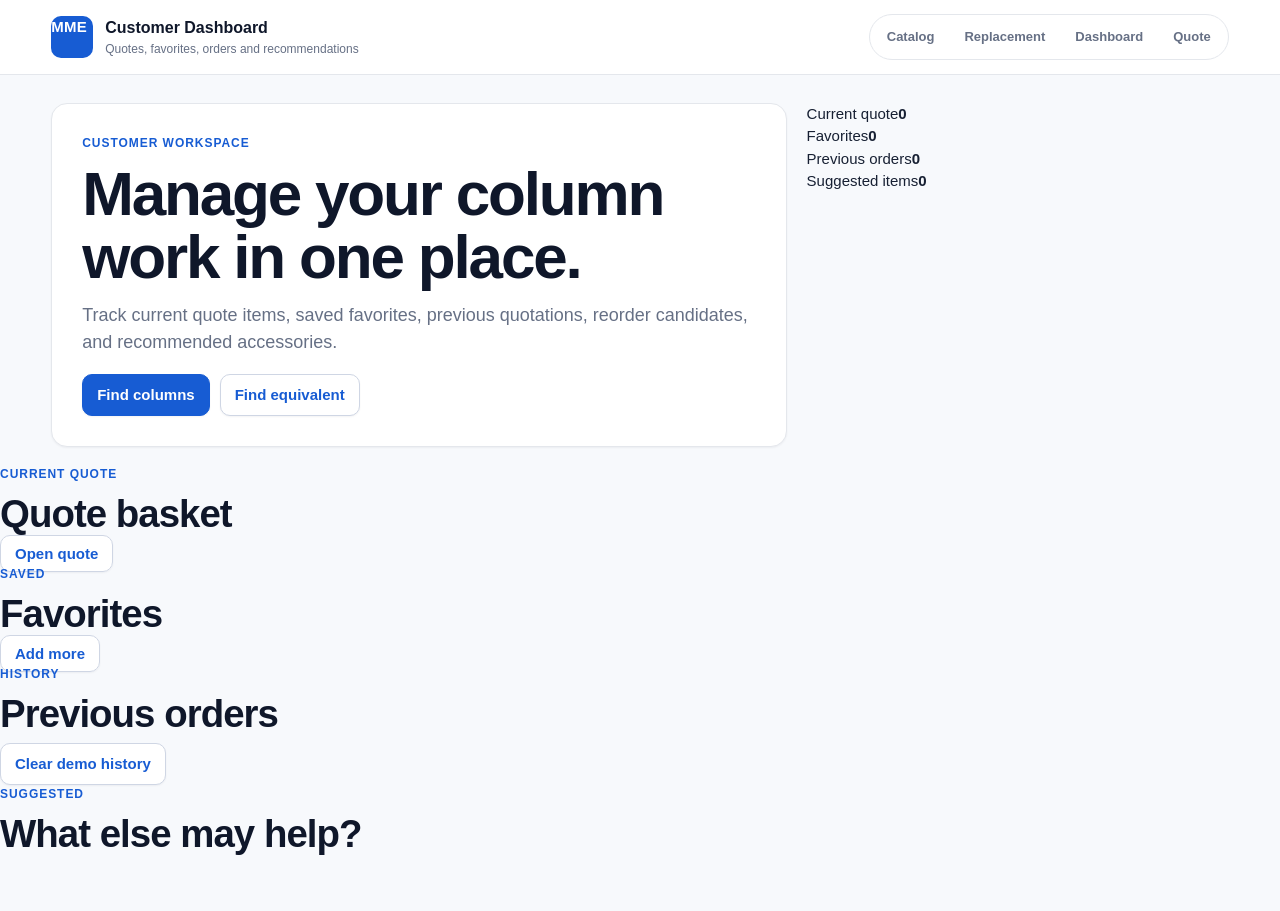
==== dashboard.html @ 777afc6f "Add user dashboard page" ====
<!doctype html>
<html lang="en">
  <head>
    <meta charset="utf-8">
    <meta name="viewport" content="width=device-width, initial-scale=1">
    <title>MME Dashboard | Quotes, Favorites & Orders</title>
    <meta name="description" content="Customer dashboard for MME column quotes, favorites, previous orders, and recommendations.">
    <link rel="stylesheet" href="styles.css">
  </head>
  <body>
    <header class="site-header">
      <div class="brand"><span class="brand-mark">MME</span><div><strong>Customer Dashboard</strong><span>Quotes, favorites, orders and recommendations</span></div></div>
      <nav aria-label="Primary"><a href="index.html#catalog">Catalog</a><a href="replacement.html">Replacement</a><a href="dashboard.html">Dashboard</a><a href="index.html#cart">Quote</a></nav>
    </header>
    <main class="dashboard-page">
      <section class="hero dashboard-hero">
        <div class="hero-copy">
          <p class="eyebrow">Customer workspace</p>
          <h1>Manage your column work in one place.</h1>
          <p>Track current quote items, saved favorites, previous quotations, reorder candidates, and recommended accessories.</p>
          <div class="hero-actions"><a class="button primary" href="index.html#catalog">Find columns</a><a class="button ghost" href="replacement.html">Find equivalent</a></div>
        </div>
        <div class="dashboard-summary">
          <div><span>Current quote</span><strong id="dashQuoteCount">0</strong></div>
          <div><span>Favorites</span><strong id="dashFavoriteCount">0</strong></div>
          <div><span>Previous orders</span><strong id="dashOrderCount">0</strong></div>
          <div><span>Suggested items</span><strong id="dashSuggestionCount">0</strong></div>
        </div>
      </section>

      <section class="dashboard-grid">
        <article class="dashboard-card">
          <div class="dashboard-card-head"><div><p class="eyebrow">Current quote</p><h2>Quote basket</h2></div><a class="button ghost" href="index.html#cart">Open quote</a></div>
          <div id="dashboardQuoteItems" class="dashboard-list"></div>
        </article>
        <article class="dashboard-card">
          <div class="dashboard-card-head"><div><p class="eyebrow">Saved</p><h2>Favorites</h2></div><a class="button ghost" href="index.html#catalog">Add more</a></div>
          <div id="dashboardFavorites" class="dashboard-list"></div>
        </article>
        <article class="dashboard-card">
          <div class="dashboard-card-head"><div><p class="eyebrow">History</p><h2>Previous orders</h2></div><button class="button ghost" type="button" id="clearDashboardHistory">Clear demo history</button></div>
          <div id="dashboardOrders" class="dashboard-list"></div>
        </article>
        <article class="dashboard-card">
          <div class="dashboard-card-head"><div><p class="eyebrow">Suggested</p><h2>What else may help?</h2></div></div>
          <div id="dashboardSuggestions" class="dashboard-list"></div>
        </article>
      </section>
    </main>
    <script src="dashboard.js"></script>
  </body>
</html>
---- styles.css ----
:root{
  --bg:#f7f9fc;
  --surface:#ffffff;
  --surface-2:#f9fbff;
  --text:#172033;
  --text-strong:#0f172a;
  --muted:#667085;
  --line:#e4e7ec;
  --line-strong:#cfd6e4;
  --primary:#175cd3;
  --primary-700:#1248a8;
  --primary-soft:#eff6ff;
  --success:#067647;
  --success-soft:#ecfdf3;
  --warning:#b54708;
  --warning-soft:#fffaeb;
  --danger:#b42318;
  --danger-soft:#fef3f2;
  --purple:#6941c6;
  --purple-soft:#f4f3ff;
  --radius-sm:8px;
  --radius:12px;
  --radius-lg:16px;
  --shadow-sm:0 1px 2px rgba(16,24,40,.05);
  --shadow-md:0 8px 24px rgba(16,24,40,.08);
}
*{box-sizing:border-box}
html{scroll-behavior:smooth}
body{
  margin:0;
  background:var(--bg);
  color:var(--text);
  font-family:Inter,"Segoe UI",Roboto,Arial,sans-serif;
  font-size:15px;
  line-height:1.5;
  -webkit-font-smoothing:antialiased;
  text-rendering:optimizeLegibility;
}
a{color:inherit;text-decoration:none}
button,input,select,textarea{font:inherit}
button{cursor:pointer}
.site-header{
  position:sticky;top:0;z-index:30;
  display:flex;align-items:center;justify-content:space-between;gap:20px;
  padding:14px clamp(20px,4vw,56px);
  background:rgba(255,255,255,.96);
  border-bottom:1px solid var(--line);
  backdrop-filter:blur(10px);
}
.brand{display:flex;align-items:center;gap:12px;min-width:260px}.brand-mark{display:grid;place-items:center;width:42px;height:42px;border-radius:10px;background:var(--primary);color:white;font-weight:800;letter-spacing:.02em}.brand strong,.brand span{display:block}.brand strong{font-size:16px;color:var(--text-strong)}.brand div span{font-size:12px;color:var(--muted)}
nav{display:flex;align-items:center;gap:4px;padding:4px;border:1px solid var(--line);border-radius:999px;background:var(--surface)}
nav a{border-radius:999px;padding:8px 13px;color:var(--muted);font-size:13px;font-weight:700}nav a:hover{background:var(--primary-soft);color:var(--primary)}
main{padding-bottom:48px}.hero,.stats,.catalog-section,.wizard-section,.quote-drawer{margin-left:clamp(20px,4vw,56px);margin-right:clamp(20px,4vw,56px)}
.hero{display:grid;grid-template-columns:minmax(0,1.08fr) minmax(320px,.62fr);gap:20px;padding:28px 0 18px;align-items:stretch}.hero-copy,.hero-console,.stats div,.replacement-finder,.filters,.results-area,.wizard-panel,.wizard-card,.quote-drawer,.product-card,.compact-row,.quote-modal-card{background:var(--surface);border:1px solid var(--line);border-radius:var(--radius-lg);box-shadow:var(--shadow-sm)}
.hero-copy{padding:30px}.hero-console{padding:20px;background:linear-gradient(180deg,#fff,var(--surface-2))}.eyebrow{margin:0 0 10px;color:var(--primary);font-size:12px;font-weight:800;letter-spacing:.08em;text-transform:uppercase}h1,h2,h3,h4,p{margin-top:0}h1{max-width:760px;margin-bottom:14px;font-size:clamp(38px,5vw,62px);line-height:1.02;letter-spacing:-.035em;color:var(--text-strong)}h2{margin-bottom:8px;font-size:clamp(28px,3vw,40px);line-height:1.08;letter-spacing:-.025em;color:var(--text-strong)}h3{margin-bottom:8px;font-size:20px;line-height:1.25;color:var(--text-strong)}.hero-copy p:not(.eyebrow){max-width:720px;color:var(--muted);font-size:18px}.hero-actions,.wizard-actions,.modal-actions{display:flex;flex-wrap:wrap;gap:10px;margin-top:18px}
.button{min-height:40px;border:1px solid var(--line-strong);border-radius:10px;padding:9px 14px;background:var(--surface);color:var(--text);font-weight:700;box-shadow:var(--shadow-sm);transition:background .15s,border-color .15s,color .15s,transform .15s}.button:hover{border-color:var(--primary);color:var(--primary)}.button.primary{background:var(--primary);border-color:var(--primary);color:white}.button.primary:hover{background:var(--primary-700);color:white}.button.ghost{background:var(--surface);color:var(--primary)}
.console-tabs,.hero-search-preview{display:flex;flex-wrap:wrap;gap:8px;margin-bottom:12px;align-items:center}.console-tabs a,.hero-search-preview strong,.pill,.expert-tag,.reason,.use-badge{display:inline-flex;align-items:center;min-height:26px;border:1px solid var(--line);border-radius:999px;padding:4px 9px;background:var(--surface);color:var(--muted);font-size:12px;font-weight:700}.console-tabs a:nth-child(1),.hero-search-preview strong:nth-child(2),.pill:nth-child(4n+1),.use-badge:nth-child(4n+1){background:var(--primary-soft);border-color:#bfdbfe;color:var(--primary)}.console-tabs a:nth-child(2),.hero-search-preview strong:nth-child(3),.pill:nth-child(4n+2),.use-badge:nth-child(4n+2){background:var(--warning-soft);border-color:#fedf89;color:var(--warning)}.hero-search-preview strong:nth-child(4),.pill:nth-child(4n+3),.use-badge:nth-child(4n+3){background:var(--success-soft);border-color:#abefc6;color:var(--success)}.pill:nth-child(4n+4),.use-badge:nth-child(4n+4){background:var(--purple-soft);border-color:#d9d6fe;color:var(--purple)}.hero-search-preview span{color:var(--muted);font-size:12px;font-weight:800;text-transform:uppercase}.column-art,.hero-console img{display:none!important}
.stats{display:grid;grid-template-columns:repeat(4,minmax(0,1fr));gap:12px;margin-bottom:24px}.stats div{min-height:86px;padding:16px}.stats strong,.stats span{display:block}.stats strong{font-size:25px;line-height:1.1;color:var(--text-strong)}.stats span{margin-top:5px;color:var(--muted);font-weight:600}.stats div:nth-child(1){border-top:4px solid var(--primary)}.stats div:nth-child(2){border-top:4px solid var(--success)}.stats div:nth-child(3){border-top:4px solid var(--warning)}.stats div:nth-child(4){border-top:4px solid var(--purple)}
.section-heading{max-width:820px;margin-bottom:14px}.section-note{color:var(--muted)}.catalog-section,.wizard-section{margin-bottom:28px;scroll-margin-top:86px}.search-shell{display:grid;grid-template-columns:minmax(0,1fr) auto;gap:12px;margin-bottom:12px}.search-box{display:grid;grid-template-columns:98px minmax(0,1fr);align-items:center;overflow:hidden;border:1px solid var(--line-strong);border-radius:var(--radius);background:var(--surface);box-shadow:var(--shadow-sm)}.search-box:focus-within,.replacement-box:focus-within,input:focus,select:focus,textarea:focus{outline:3px solid rgba(23,92,211,.14);outline-offset:1px}.search-box span{padding-left:15px;color:var(--muted);font-size:12px;font-weight:800;text-transform:uppercase}.search-box input{width:100%;min-height:56px;border:0;border-left:1px solid var(--line);padding:0 16px;background:transparent;outline:0;font-size:16px;color:var(--text-strong)}
.expert-panel{display:grid;grid-template-columns:minmax(220px,.34fr) minmax(0,1fr);gap:14px;align-items:center;margin-bottom:14px;border:1px solid #bfdbfe;border-radius:var(--radius-lg);padding:15px;background:var(--primary-soft);box-shadow:var(--shadow-sm)}.expert-panel[hidden]{display:none}.expert-tags,.recommendations,.active-filters,.use-badges{display:flex;flex-wrap:wrap;gap:6px}
.replacement-finder{display:grid;grid-template-columns:minmax(280px,.38fr) minmax(320px,.62fr);gap:16px;margin-bottom:18px;padding:18px}.replacement-copy p:not(.eyebrow){margin-bottom:0;color:var(--muted)}.replacement-box{display:grid;gap:8px;align-self:start;border:1px solid var(--line-strong);border-radius:var(--radius);padding:12px;background:var(--surface)}.replacement-box span,.filter-block label{color:var(--muted);font-size:12px;font-weight:800;letter-spacing:.04em;text-transform:uppercase}.replacement-box input{min-height:44px;width:100%;border:0;border-radius:8px;padding:0;outline:0;font-size:16px;color:var(--text-strong)}.replacement-results{grid-column:1/-1;display:grid;gap:12px}.replacement-card{display:grid;grid-template-columns:minmax(260px,.34fr) minmax(0,1fr);gap:12px;border-top:1px solid var(--line);padding-top:12px}.competitor-match,.mme-match{border:1px solid var(--line);border-radius:var(--radius);padding:14px;background:var(--surface)}.match-score{display:inline-flex;min-height:28px;border:1px solid #abefc6;border-radius:999px;padding:4px 10px;background:var(--success-soft);color:var(--success);font-size:12px;font-weight:800}
.shop-layout,.wizard-layout{display:grid;grid-template-columns:280px minmax(0,1fr);gap:16px}.filters,.results-area,.wizard-panel,.wizard-card{padding:16px}.filter-heading{display:flex;justify-content:space-between;gap:12px;margin-bottom:14px;align-items:baseline}.filter-heading strong{font-size:20px;color:var(--text-strong)}.filter-heading span{color:var(--muted);font-size:13px;font-weight:600}.filter-block{display:grid;gap:7px;margin-bottom:12px}.filter-row{display:grid;grid-template-columns:1fr 1fr;gap:10px}select,input,textarea{border:1px solid var(--line-strong);border-radius:9px;background:var(--surface);color:var(--text-strong);box-shadow:none}select{min-height:40px;width:100%;padding:0 10px;background:var(--surface)}.results-bar{display:flex;align-items:center;justify-content:space-between;gap:14px;margin-bottom:12px}.results-bar strong{font-size:16px;color:var(--text-strong)}.result-tools{display:flex;gap:10px;align-items:center;flex-wrap:wrap;justify-content:flex-end}.page-size-label{display:flex;align-items:center;gap:6px;color:var(--muted);font-size:12px;font-weight:800;text-transform:uppercase}.page-size-label select{width:auto;min-height:34px}.view-switch{display:flex;gap:3px;padding:3px;border:1px solid var(--line);border-radius:10px;background:var(--surface-2)}.view-button{border:0;border-radius:7px;padding:7px 10px;background:transparent;color:var(--muted);font-size:12px;font-weight:800}.view-button.active{background:var(--surface);color:var(--primary);box-shadow:var(--shadow-sm)}
.product-grid{display:grid;grid-template-columns:repeat(3,minmax(0,1fr));gap:14px}.product-card{display:flex;min-height:0;flex-direction:column;padding:14px;transition:border-color .15s,box-shadow .15s}.product-card:hover{border-color:#b7c6dd;box-shadow:var(--shadow-md)}.upgraded-card h3{min-height:0;margin:5px 0 9px;font-size:15px;line-height:1.35;font-weight:750;color:var(--text-strong)}.product-top{display:flex;align-items:center;justify-content:space-between;gap:8px;margin-bottom:6px}.category{border:1px solid var(--line);border-radius:999px;padding:4px 8px;background:var(--surface-2);color:var(--muted);font-size:10px;font-weight:800;text-transform:uppercase}.icon-button{display:grid;width:30px;height:30px;place-items:center;border:1px solid var(--line);border-radius:8px;background:var(--surface);color:var(--muted);font-size:15px;font-weight:800}.icon-button:hover,.icon-button.active{border-color:#f9a8d4;background:#fdf2f8;color:#be185d}.quick-actions{display:flex;gap:5px}.code{margin:0 0 2px;color:var(--primary);font-size:12px;font-weight:800}
.specs{display:grid;grid-template-columns:1fr 1fr;gap:8px;margin:10px 0 12px}.specs div{min-width:0;border:1px solid var(--line);border-radius:10px;padding:8px;background:var(--surface-2)}.icon-specs dt{display:block;color:var(--muted);font-size:10px;font-weight:800;text-transform:uppercase;letter-spacing:.03em}.spec-icon{display:none}dd{margin:2px 0 0;overflow-wrap:anywhere;font-weight:750;font-size:13px;color:var(--text-strong)}.card-actions{display:grid;grid-template-columns:1fr 1fr;gap:8px;margin-top:auto}.product-quote,.product-compare{width:100%;min-height:38px;padding:8px 10px}.product-compare.active{background:var(--success-soft);border-color:#abefc6;color:var(--success)}
.table-view,.compact-view{display:block}.table-wrap{width:100%;overflow-x:auto}.product-table{width:100%;border-collapse:separate;border-spacing:0;min-width:920px;background:var(--surface);border:1px solid var(--line);border-radius:var(--radius);overflow:hidden}.product-table th,.product-table td{border-bottom:1px solid var(--line);padding:10px 12px;text-align:left;vertical-align:top;font-size:13px}.product-table th{background:var(--surface-2);color:var(--muted);font-size:11px;font-weight:800;text-transform:uppercase;letter-spacing:.03em}.product-table tr:hover td{background:#fcfdff}.table-actions{white-space:nowrap}.table-actions button{border:1px solid var(--line);border-radius:8px;padding:6px 8px;background:var(--surface);color:var(--primary);font-size:12px;font-weight:700;margin-right:4px}.table-column-filters{display:grid;grid-template-columns:repeat(5,minmax(120px,1fr));gap:8px;margin-bottom:12px}.table-column-filters[hidden]{display:none}.table-column-filters label{display:grid;gap:4px;color:var(--muted);font-size:10px;font-weight:800;text-transform:uppercase}.table-column-filters input{min-height:34px;padding:0 10px}
.compact-row{display:grid;grid-template-columns:minmax(220px,.35fr) minmax(0,1fr) auto;gap:12px;align-items:center;padding:12px;margin-bottom:10px}.compact-row.expanded{grid-template-columns:1fr}.compact-row span{display:block;color:var(--muted);font-size:12px}.compact-specs{display:flex;flex-wrap:wrap;gap:6px}.compact-specs span{border:1px solid var(--line);border-radius:999px;padding:5px 8px;background:var(--surface-2);color:var(--text);font-weight:650}.compact-variants{grid-column:1/-1;overflow-x:auto}
.pagination{display:flex;justify-content:center;flex-wrap:wrap;gap:6px;margin-top:16px}.pagination button,.pagination span{min-width:34px;min-height:34px;border:1px solid var(--line);border-radius:8px;background:var(--surface);color:var(--primary);font-weight:800}.pagination button.active{background:var(--primary);border-color:var(--primary);color:white}.pagination button:disabled{color:var(--muted);cursor:not-allowed;opacity:.55}
.compare-section{margin:0 clamp(20px,4vw,56px) 28px}.compare-toolbar{display:flex;align-items:center;justify-content:space-between;gap:12px;margin-bottom:10px}.compare-products-table th button{margin-top:6px;border:1px solid #fecdca;border-radius:8px;background:var(--danger-soft);color:var(--danger);font-size:12px;font-weight:700}.step{display:flex;gap:12px;padding:12px;border:1px solid transparent;border-radius:var(--radius);color:var(--muted)}.step.active{border-color:#d9d6fe;background:var(--purple-soft);color:var(--text-strong)}.step span{display:grid;flex:0 0 32px;height:32px;place-items:center;border-radius:8px;background:var(--purple);color:white;font-weight:800}.step p{margin:4px 0 0;font-size:13px}.choice-grid{display:grid;grid-template-columns:repeat(3,minmax(0,1fr));gap:12px}.choice{min-height:112px;border:1px solid var(--line);border-radius:var(--radius);padding:14px;background:var(--surface);text-align:left}.choice:hover,.choice.selected{border-color:#bfdbfe;background:var(--primary-soft)}.choice strong,.choice span{display:block}.choice span{margin-top:8px;color:var(--muted);font-size:13px}.hidden{display:none}
.quote-drawer{position:sticky;bottom:14px;z-index:10;display:grid;grid-template-columns:220px minmax(0,1fr) auto;gap:14px;align-items:center;padding:14px;border-color:#bfdbfe;box-shadow:var(--shadow-md)}.quote-drawer h2{margin:0;font-size:22px}.cart-items{display:flex;min-height:40px;flex-wrap:wrap;gap:8px;align-items:center}.cart-item{display:inline-flex;align-items:center;gap:8px;border:1px solid #bfdbfe;border-radius:999px;padding:7px 10px;background:var(--primary-soft);color:var(--primary);font-size:13px;font-weight:700}.cart-item label{display:inline-flex;align-items:center;gap:4px;color:var(--muted);font-size:12px}.cart-item input{width:52px;min-height:28px;border-radius:8px;padding:0 8px}.cart-item button{border:0;background:transparent;color:#be185d;font-weight:800}.muted{color:var(--muted)}
.quote-modal{border:0;border-radius:var(--radius-lg);padding:0;width:min(920px,92vw)}.quote-modal::backdrop{background:rgba(15,23,42,.45)}.quote-modal-card{padding:20px}.modal-header{display:flex;justify-content:space-between;align-items:start;gap:14px}.checkout-list{display:grid;gap:8px;margin:12px 0}.checkout-item{display:grid;grid-template-columns:120px 1fr auto;gap:10px;border:1px solid var(--line);border-radius:var(--radius);padding:10px;background:var(--surface-2)}.quote-form-grid{display:grid;grid-template-columns:1fr 1fr;gap:10px}.quote-form-grid label{display:grid;gap:5px;color:var(--muted);font-size:12px;font-weight:800;text-transform:uppercase}.quote-form-grid input,.quote-form-grid textarea{padding:10px}.quote-form-grid .full{grid-column:1/-1}.quote-disclaimer{color:var(--muted);font-size:13px;margin:12px 0}.spec-exact td:last-child{color:var(--success);font-weight:800}.spec-close td:last-child{color:var(--warning);font-weight:800}.spec-different td:last-child,.spec-gap td:last-child{color:var(--danger);font-weight:800}.spec-match,.spec-exact{background:var(--success-soft)}.spec-close{background:var(--warning-soft)}.spec-different,.spec-gap{background:var(--danger-soft)}
@media(max-width:1180px){.hero,.shop-layout,.wizard-layout,.replacement-finder{grid-template-columns:1fr}.product-grid{grid-template-columns:repeat(2,minmax(0,1fr))}.table-column-filters{grid-template-columns:repeat(3,minmax(120px,1fr))}}
@media(max-width:760px){.site-header,.quote-drawer,.search-shell,.search-box,.expert-panel,.replacement-card,.stats,.choice-grid,.product-grid,.quote-form-grid{grid-template-columns:1fr}.site-header{align-items:flex-start}nav{display:none}h1{font-size:38px}.hero{padding-top:18px}.filter-row{grid-template-columns:1fr}.search-box input{border-top:1px solid var(--line);border-left:0;min-height:52px}.quote-drawer{position:static}.table-column-filters{grid-template-columns:1fr}.checkout-item{grid-template-columns:1fr}.compact-row{grid-template-columns:1fr}.product-grid{grid-template-columns:1fr}.card-actions{grid-template-columns:1fr}}
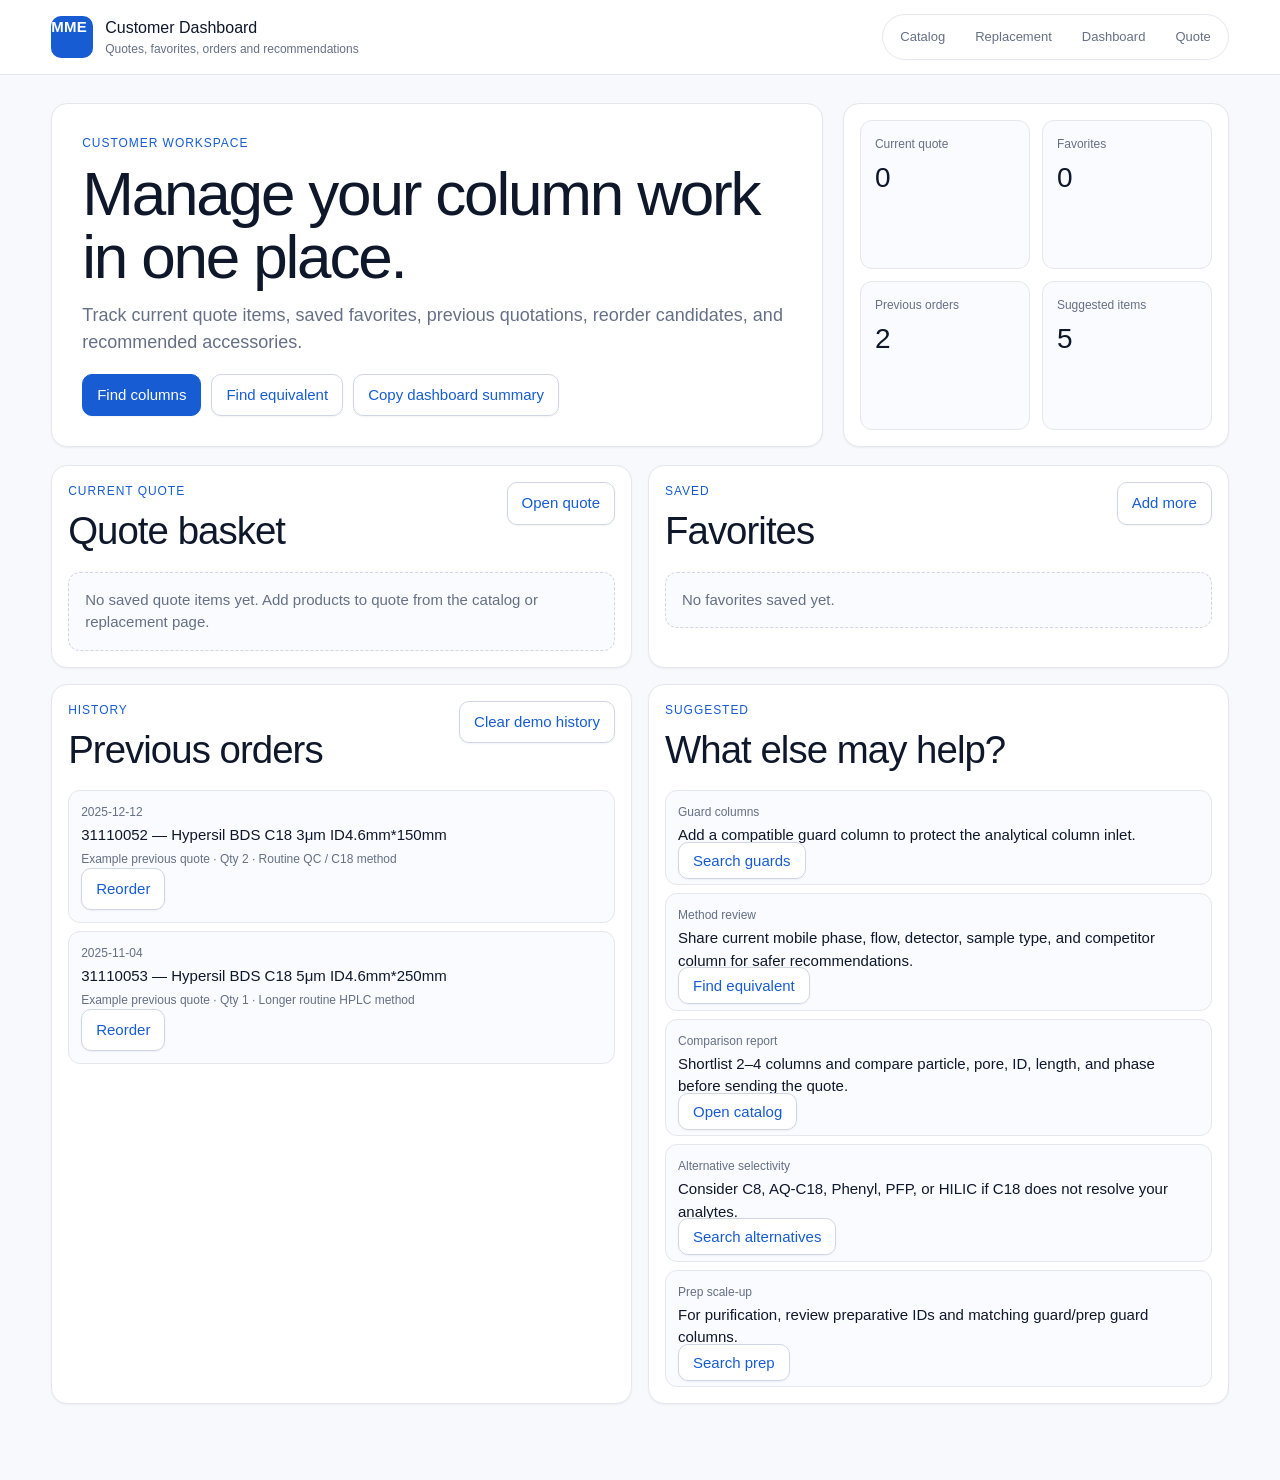
==== commit 1a93c776: "Add dashboard export and reorder actions" ====
--- a/dashboard.html
+++ b/dashboard.html
@@ -18,7 +18,7 @@
           <p class="eyebrow">Customer workspace</p>
           <h1>Manage your column work in one place.</h1>
           <p>Track current quote items, saved favorites, previous quotations, reorder candidates, and recommended accessories.</p>
-          <div class="hero-actions"><a class="button primary" href="index.html#catalog">Find columns</a><a class="button ghost" href="replacement.html">Find equivalent</a></div>
+          <div class="hero-actions"><a class="button primary" href="index.html#catalog">Find columns</a><a class="button ghost" href="replacement.html">Find equivalent</a><button class="button ghost" type="button" id="exportDashboard">Copy dashboard summary</button></div>
         </div>
         <div class="dashboard-summary">
           <div><span>Current quote</span><strong id="dashQuoteCount">0</strong></div>
--- a/styles.css
+++ b/styles.css
@@ -26,47 +26,5 @@
 }
 *{box-sizing:border-box}
 html{scroll-behavior:smooth}
-body{
-  margin:0;
-  background:var(--bg);
-  color:var(--text);
-  font-family:Inter,"Segoe UI",Roboto,Arial,sans-serif;
-  font-size:15px;
-  line-height:1.5;
-  -webkit-font-smoothing:antialiased;
-  text-rendering:optimizeLegibility;
-}
-a{color:inherit;text-decoration:none}
-button,input,select,textarea{font:inherit}
-button{cursor:pointer}
-.site-header{
-  position:sticky;top:0;z-index:30;
-  display:flex;align-items:center;justify-content:space-between;gap:20px;
-  padding:14px clamp(20px,4vw,56px);
-  background:rgba(255,255,255,.96);
-  border-bottom:1px solid var(--line);
-  backdrop-filter:blur(10px);
-}
-.brand{display:flex;align-items:center;gap:12px;min-width:260px}.brand-mark{display:grid;place-items:center;width:42px;height:42px;border-radius:10px;background:var(--primary);color:white;font-weight:800;letter-spacing:.02em}.brand strong,.brand span{display:block}.brand strong{font-size:16px;color:var(--text-strong)}.brand div span{font-size:12px;color:var(--muted)}
-nav{display:flex;align-items:center;gap:4px;padding:4px;border:1px solid var(--line);border-radius:999px;background:var(--surface)}
-nav a{border-radius:999px;padding:8px 13px;color:var(--muted);font-size:13px;font-weight:700}nav a:hover{background:var(--primary-soft);color:var(--primary)}
-main{padding-bottom:48px}.hero,.stats,.catalog-section,.wizard-section,.quote-drawer{margin-left:clamp(20px,4vw,56px);margin-right:clamp(20px,4vw,56px)}
-.hero{display:grid;grid-template-columns:minmax(0,1.08fr) minmax(320px,.62fr);gap:20px;padding:28px 0 18px;align-items:stretch}.hero-copy,.hero-console,.stats div,.replacement-finder,.filters,.results-area,.wizard-panel,.wizard-card,.quote-drawer,.product-card,.compact-row,.quote-modal-card{background:var(--surface);border:1px solid var(--line);border-radius:var(--radius-lg);box-shadow:var(--shadow-sm)}
-.hero-copy{padding:30px}.hero-console{padding:20px;background:linear-gradient(180deg,#fff,var(--surface-2))}.eyebrow{margin:0 0 10px;color:var(--primary);font-size:12px;font-weight:800;letter-spacing:.08em;text-transform:uppercase}h1,h2,h3,h4,p{margin-top:0}h1{max-width:760px;margin-bottom:14px;font-size:clamp(38px,5vw,62px);line-height:1.02;letter-spacing:-.035em;color:var(--text-strong)}h2{margin-bottom:8px;font-size:clamp(28px,3vw,40px);line-height:1.08;letter-spacing:-.025em;color:var(--text-strong)}h3{margin-bottom:8px;font-size:20px;line-height:1.25;color:var(--text-strong)}.hero-copy p:not(.eyebrow){max-width:720px;color:var(--muted);font-size:18px}.hero-actions,.wizard-actions,.modal-actions{display:flex;flex-wrap:wrap;gap:10px;margin-top:18px}
-.button{min-height:40px;border:1px solid var(--line-strong);border-radius:10px;padding:9px 14px;background:var(--surface);color:var(--text);font-weight:700;box-shadow:var(--shadow-sm);transition:background .15s,border-color .15s,color .15s,transform .15s}.button:hover{border-color:var(--primary);color:var(--primary)}.button.primary{background:var(--primary);border-color:var(--primary);color:white}.button.primary:hover{background:var(--primary-700);color:white}.button.ghost{background:var(--surface);color:var(--primary)}
-.console-tabs,.hero-search-preview{display:flex;flex-wrap:wrap;gap:8px;margin-bottom:12px;align-items:center}.console-tabs a,.hero-search-preview strong,.pill,.expert-tag,.reason,.use-badge{display:inline-flex;align-items:center;min-height:26px;border:1px solid var(--line);border-radius:999px;padding:4px 9px;background:var(--surface);color:var(--muted);font-size:12px;font-weight:700}.console-tabs a:nth-child(1),.hero-search-preview strong:nth-child(2),.pill:nth-child(4n+1),.use-badge:nth-child(4n+1){background:var(--primary-soft);border-color:#bfdbfe;color:var(--primary)}.console-tabs a:nth-child(2),.hero-search-preview strong:nth-child(3),.pill:nth-child(4n+2),.use-badge:nth-child(4n+2){background:var(--warning-soft);border-color:#fedf89;color:var(--warning)}.hero-search-preview strong:nth-child(4),.pill:nth-child(4n+3),.use-badge:nth-child(4n+3){background:var(--success-soft);border-color:#abefc6;color:var(--success)}.pill:nth-child(4n+4),.use-badge:nth-child(4n+4){background:var(--purple-soft);border-color:#d9d6fe;color:var(--purple)}.hero-search-preview span{color:var(--muted);font-size:12px;font-weight:800;text-transform:uppercase}.column-art,.hero-console img{display:none!important}
-.stats{display:grid;grid-template-columns:repeat(4,minmax(0,1fr));gap:12px;margin-bottom:24px}.stats div{min-height:86px;padding:16px}.stats strong,.stats span{display:block}.stats strong{font-size:25px;line-height:1.1;color:var(--text-strong)}.stats span{margin-top:5px;color:var(--muted);font-weight:600}.stats div:nth-child(1){border-top:4px solid var(--primary)}.stats div:nth-child(2){border-top:4px solid var(--success)}.stats div:nth-child(3){border-top:4px solid var(--warning)}.stats div:nth-child(4){border-top:4px solid var(--purple)}
-.section-heading{max-width:820px;margin-bottom:14px}.section-note{color:var(--muted)}.catalog-section,.wizard-section{margin-bottom:28px;scroll-margin-top:86px}.search-shell{display:grid;grid-template-columns:minmax(0,1fr) auto;gap:12px;margin-bottom:12px}.search-box{display:grid;grid-template-columns:98px minmax(0,1fr);align-items:center;overflow:hidden;border:1px solid var(--line-strong);border-radius:var(--radius);background:var(--surface);box-shadow:var(--shadow-sm)}.search-box:focus-within,.replacement-box:focus-within,input:focus,select:focus,textarea:focus{outline:3px solid rgba(23,92,211,.14);outline-offset:1px}.search-box span{padding-left:15px;color:var(--muted);font-size:12px;font-weight:800;text-transform:uppercase}.search-box input{width:100%;min-height:56px;border:0;border-left:1px solid var(--line);padding:0 16px;background:transparent;outline:0;font-size:16px;color:var(--text-strong)}
-.expert-panel{display:grid;grid-template-columns:minmax(220px,.34fr) minmax(0,1fr);gap:14px;align-items:center;margin-bottom:14px;border:1px solid #bfdbfe;border-radius:var(--radius-lg);padding:15px;background:var(--primary-soft);box-shadow:var(--shadow-sm)}.expert-panel[hidden]{display:none}.expert-tags,.recommendations,.active-filters,.use-badges{display:flex;flex-wrap:wrap;gap:6px}
-.replacement-finder{display:grid;grid-template-columns:minmax(280px,.38fr) minmax(320px,.62fr);gap:16px;margin-bottom:18px;padding:18px}.replacement-copy p:not(.eyebrow){margin-bottom:0;color:var(--muted)}.replacement-box{display:grid;gap:8px;align-self:start;border:1px solid var(--line-strong);border-radius:var(--radius);padding:12px;background:var(--surface)}.replacement-box span,.filter-block label{color:var(--muted);font-size:12px;font-weight:800;letter-spacing:.04em;text-transform:uppercase}.replacement-box input{min-height:44px;width:100%;border:0;border-radius:8px;padding:0;outline:0;font-size:16px;color:var(--text-strong)}.replacement-results{grid-column:1/-1;display:grid;gap:12px}.replacement-card{display:grid;grid-template-columns:minmax(260px,.34fr) minmax(0,1fr);gap:12px;border-top:1px solid var(--line);padding-top:12px}.competitor-match,.mme-match{border:1px solid var(--line);border-radius:var(--radius);padding:14px;background:var(--surface)}.match-score{display:inline-flex;min-height:28px;border:1px solid #abefc6;border-radius:999px;padding:4px 10px;background:var(--success-soft);color:var(--success);font-size:12px;font-weight:800}
-.shop-layout,.wizard-layout{display:grid;grid-template-columns:280px minmax(0,1fr);gap:16px}.filters,.results-area,.wizard-panel,.wizard-card{padding:16px}.filter-heading{display:flex;justify-content:space-between;gap:12px;margin-bottom:14px;align-items:baseline}.filter-heading strong{font-size:20px;color:var(--text-strong)}.filter-heading span{color:var(--muted);font-size:13px;font-weight:600}.filter-block{display:grid;gap:7px;margin-bottom:12px}.filter-row{display:grid;grid-template-columns:1fr 1fr;gap:10px}select,input,textarea{border:1px solid var(--line-strong);border-radius:9px;background:var(--surface);color:var(--text-strong);box-shadow:none}select{min-height:40px;width:100%;padding:0 10px;background:var(--surface)}.results-bar{display:flex;align-items:center;justify-content:space-between;gap:14px;margin-bottom:12px}.results-bar strong{font-size:16px;color:var(--text-strong)}.result-tools{display:flex;gap:10px;align-items:center;flex-wrap:wrap;justify-content:flex-end}.page-size-label{display:flex;align-items:center;gap:6px;color:var(--muted);font-size:12px;font-weight:800;text-transform:uppercase}.page-size-label select{width:auto;min-height:34px}.view-switch{display:flex;gap:3px;padding:3px;border:1px solid var(--line);border-radius:10px;background:var(--surface-2)}.view-button{border:0;border-radius:7px;padding:7px 10px;background:transparent;color:var(--muted);font-size:12px;font-weight:800}.view-button.active{background:var(--surface);color:var(--primary);box-shadow:var(--shadow-sm)}
-.product-grid{display:grid;grid-template-columns:repeat(3,minmax(0,1fr));gap:14px}.product-card{display:flex;min-height:0;flex-direction:column;padding:14px;transition:border-color .15s,box-shadow .15s}.product-card:hover{border-color:#b7c6dd;box-shadow:var(--shadow-md)}.upgraded-card h3{min-height:0;margin:5px 0 9px;font-size:15px;line-height:1.35;font-weight:750;color:var(--text-strong)}.product-top{display:flex;align-items:center;justify-content:space-between;gap:8px;margin-bottom:6px}.category{border:1px solid var(--line);border-radius:999px;padding:4px 8px;background:var(--surface-2);color:var(--muted);font-size:10px;font-weight:800;text-transform:uppercase}.icon-button{display:grid;width:30px;height:30px;place-items:center;border:1px solid var(--line);border-radius:8px;background:var(--surface);color:var(--muted);font-size:15px;font-weight:800}.icon-button:hover,.icon-button.active{border-color:#f9a8d4;background:#fdf2f8;color:#be185d}.quick-actions{display:flex;gap:5px}.code{margin:0 0 2px;color:var(--primary);font-size:12px;font-weight:800}
-.specs{display:grid;grid-template-columns:1fr 1fr;gap:8px;margin:10px 0 12px}.specs div{min-width:0;border:1px solid var(--line);border-radius:10px;padding:8px;background:var(--surface-2)}.icon-specs dt{display:block;color:var(--muted);font-size:10px;font-weight:800;text-transform:uppercase;letter-spacing:.03em}.spec-icon{display:none}dd{margin:2px 0 0;overflow-wrap:anywhere;font-weight:750;font-size:13px;color:var(--text-strong)}.card-actions{display:grid;grid-template-columns:1fr 1fr;gap:8px;margin-top:auto}.product-quote,.product-compare{width:100%;min-height:38px;padding:8px 10px}.product-compare.active{background:var(--success-soft);border-color:#abefc6;color:var(--success)}
-.table-view,.compact-view{display:block}.table-wrap{width:100%;overflow-x:auto}.product-table{width:100%;border-collapse:separate;border-spacing:0;min-width:920px;background:var(--surface);border:1px solid var(--line);border-radius:var(--radius);overflow:hidden}.product-table th,.product-table td{border-bottom:1px solid var(--line);padding:10px 12px;text-align:left;vertical-align:top;font-size:13px}.product-table th{background:var(--surface-2);color:var(--muted);font-size:11px;font-weight:800;text-transform:uppercase;letter-spacing:.03em}.product-table tr:hover td{background:#fcfdff}.table-actions{white-space:nowrap}.table-actions button{border:1px solid var(--line);border-radius:8px;padding:6px 8px;background:var(--surface);color:var(--primary);font-size:12px;font-weight:700;margin-right:4px}.table-column-filters{display:grid;grid-template-columns:repeat(5,minmax(120px,1fr));gap:8px;margin-bottom:12px}.table-column-filters[hidden]{display:none}.table-column-filters label{display:grid;gap:4px;color:var(--muted);font-size:10px;font-weight:800;text-transform:uppercase}.table-column-filters input{min-height:34px;padding:0 10px}
-.compact-row{display:grid;grid-template-columns:minmax(220px,.35fr) minmax(0,1fr) auto;gap:12px;align-items:center;padding:12px;margin-bottom:10px}.compact-row.expanded{grid-template-columns:1fr}.compact-row span{display:block;color:var(--muted);font-size:12px}.compact-specs{display:flex;flex-wrap:wrap;gap:6px}.compact-specs span{border:1px solid var(--line);border-radius:999px;padding:5px 8px;background:var(--surface-2);color:var(--text);font-weight:650}.compact-variants{grid-column:1/-1;overflow-x:auto}
-.pagination{display:flex;justify-content:center;flex-wrap:wrap;gap:6px;margin-top:16px}.pagination button,.pagination span{min-width:34px;min-height:34px;border:1px solid var(--line);border-radius:8px;background:var(--surface);color:var(--primary);font-weight:800}.pagination button.active{background:var(--primary);border-color:var(--primary);color:white}.pagination button:disabled{color:var(--muted);cursor:not-allowed;opacity:.55}
-.compare-section{margin:0 clamp(20px,4vw,56px) 28px}.compare-toolbar{display:flex;align-items:center;justify-content:space-between;gap:12px;margin-bottom:10px}.compare-products-table th button{margin-top:6px;border:1px solid #fecdca;border-radius:8px;background:var(--danger-soft);color:var(--danger);font-size:12px;font-weight:700}.step{display:flex;gap:12px;padding:12px;border:1px solid transparent;border-radius:var(--radius);color:var(--muted)}.step.active{border-color:#d9d6fe;background:var(--purple-soft);color:var(--text-strong)}.step span{display:grid;flex:0 0 32px;height:32px;place-items:center;border-radius:8px;background:var(--purple);color:white;font-weight:800}.step p{margin:4px 0 0;font-size:13px}.choice-grid{display:grid;grid-template-columns:repeat(3,minmax(0,1fr));gap:12px}.choice{min-height:112px;border:1px solid var(--line);border-radius:var(--radius);padding:14px;background:var(--surface);text-align:left}.choice:hover,.choice.selected{border-color:#bfdbfe;background:var(--primary-soft)}.choice strong,.choice span{display:block}.choice span{margin-top:8px;color:var(--muted);font-size:13px}.hidden{display:none}
-.quote-drawer{position:sticky;bottom:14px;z-index:10;display:grid;grid-template-columns:220px minmax(0,1fr) auto;gap:14px;align-items:center;padding:14px;border-color:#bfdbfe;box-shadow:var(--shadow-md)}.quote-drawer h2{margin:0;font-size:22px}.cart-items{display:flex;min-height:40px;flex-wrap:wrap;gap:8px;align-items:center}.cart-item{display:inline-flex;align-items:center;gap:8px;border:1px solid #bfdbfe;border-radius:999px;padding:7px 10px;background:var(--primary-soft);color:var(--primary);font-size:13px;font-weight:700}.cart-item label{display:inline-flex;align-items:center;gap:4px;color:var(--muted);font-size:12px}.cart-item input{width:52px;min-height:28px;border-radius:8px;padding:0 8px}.cart-item button{border:0;background:transparent;color:#be185d;font-weight:800}.muted{color:var(--muted)}
-.quote-modal{border:0;border-radius:var(--radius-lg);padding:0;width:min(920px,92vw)}.quote-modal::backdrop{background:rgba(15,23,42,.45)}.quote-modal-card{padding:20px}.modal-header{display:flex;justify-content:space-between;align-items:start;gap:14px}.checkout-list{display:grid;gap:8px;margin:12px 0}.checkout-item{display:grid;grid-template-columns:120px 1fr auto;gap:10px;border:1px solid var(--line);border-radius:var(--radius);padding:10px;background:var(--surface-2)}.quote-form-grid{display:grid;grid-template-columns:1fr 1fr;gap:10px}.quote-form-grid label{display:grid;gap:5px;color:var(--muted);font-size:12px;font-weight:800;text-transform:uppercase}.quote-form-grid input,.quote-form-grid textarea{padding:10px}.quote-form-grid .full{grid-column:1/-1}.quote-disclaimer{color:var(--muted);font-size:13px;margin:12px 0}.spec-exact td:last-child{color:var(--success);font-weight:800}.spec-close td:last-child{color:var(--warning);font-weight:800}.spec-different td:last-child,.spec-gap td:last-child{color:var(--danger);font-weight:800}.spec-match,.spec-exact{background:var(--success-soft)}.spec-close{background:var(--warning-soft)}.spec-different,.spec-gap{background:var(--danger-soft)}
-@media(max-width:1180px){.hero,.shop-layout,.wizard-layout,.replacement-finder{grid-template-columns:1fr}.product-grid{grid-template-columns:repeat(2,minmax(0,1fr))}.table-column-filters{grid-template-columns:repeat(3,minmax(120px,1fr))}}
-@media(max-width:760px){.site-header,.quote-drawer,.search-shell,.search-box,.expert-panel,.replacement-card,.stats,.choice-grid,.product-grid,.quote-form-grid{grid-template-columns:1fr}.site-header{align-items:flex-start}nav{display:none}h1{font-size:38px}.hero{padding-top:18px}.filter-row{grid-template-columns:1fr}.search-box input{border-top:1px solid var(--line);border-left:0;min-height:52px}.quote-drawer{position:static}.table-column-filters{grid-template-columns:1fr}.checkout-item{grid-template-columns:1fr}.compact-row{grid-template-columns:1fr}.product-grid{grid-template-columns:1fr}.card-actions{grid-template-columns:1fr}}
+body{margin:0;background:var(--bg);color:var(--text);font-family:"Segoe UI",Roboto,Arial,sans-serif;font-size:15px;line-height:1.5;font-weight:400;-webkit-font-smoothing:antialiased;text-rendering:optimizeLegibility}
+a{color:inherit;text-decoration:none}button,input,select,textarea{font:inherit}button{cursor:pointer}.site-header{position:sticky;top:0;z-index:30;display:flex;align-items:center;justify-content:space-between;gap:20px;padding:14px clamp(20px,4vw,56px);background:rgba(255,255,255,.96);border-bottom:1px solid var(--line);backdrop-filter:blur(10px)}.brand{display:flex;align-items:center;gap:12px;min-width:260px}.brand-mark{display:grid;place-items:center;width:42px;height:42px;border-radius:10px;background:var(--primary);color:white;font-weight:600;letter-spacing:.02em}.brand strong,.brand span{display:block}.brand strong{font-size:16px;color:var(--text-strong);font-weight:500}.brand div span{font-size:12px;color:var(--muted)}nav{display:flex;align-items:center;gap:4px;padding:4px;border:1px solid var(--line);border-radius:999px;background:var(--surface)}nav a{border-radius:999px;padding:8px 13px;color:var(--muted);font-size:13px;font-weight:400}nav a:hover{background:var(--primary-soft);color:var(--primary)}main{padding-bottom:48px}.hero,.stats,.catalog-section,.wizard-section,.quote-drawer{margin-left:clamp(20px,4vw,56px);margin-right:clamp(20px,4vw,56px)}.hero{display:grid;grid-template-columns:minmax(0,1.08fr) minmax(320px,.62fr);gap:20px;padding:28px 0 18px;align-items:stretch}.hero-copy,.hero-console,.stats div,.replacement-finder,.filters,.results-area,.wizard-panel,.wizard-card,.quote-drawer,.product-card,.compact-row,.quote-modal-card,.dashboard-card,.equivalent-tools-panel,.dashboard-summary{background:var(--surface);border:1px solid var(--line);border-radius:var(--radius-lg);box-shadow:var(--shadow-sm)}.hero-copy{padding:30px}.hero-console{padding:20px;background:linear-gradient(180deg,#fff,var(--surface-2))}.eyebrow{margin:0 0 10px;color:var(--primary);font-size:12px;font-weight:500;letter-spacing:.08em;text-transform:uppercase}h1,h2,h3,h4,p{margin-top:0}h1{max-width:760px;margin-bottom:14px;font-size:clamp(38px,5vw,62px);line-height:1.02;letter-spacing:-.035em;color:var(--text-strong);font-weight:400}h2{margin-bottom:8px;font-size:clamp(28px,3vw,40px);line-height:1.08;letter-spacing:-.025em;color:var(--text-strong);font-weight:400}h3{margin-bottom:8px;font-size:20px;line-height:1.25;color:var(--text-strong);font-weight:400}.hero-copy p:not(.eyebrow){max-width:720px;color:var(--muted);font-size:18px}.hero-actions,.wizard-actions,.modal-actions{display:flex;flex-wrap:wrap;gap:10px;margin-top:18px}.button{min-height:40px;border:1px solid var(--line-strong);border-radius:10px;padding:9px 14px;background:var(--surface);color:var(--text);font-weight:400;box-shadow:var(--shadow-sm);transition:background .15s,border-color .15s,color .15s,transform .15s}.button:hover{border-color:var(--primary);color:var(--primary)}.button.primary{background:var(--primary);border-color:var(--primary);color:white}.button.primary:hover{background:var(--primary-700);color:white}.button.ghost{background:var(--surface);color:var(--primary)}.console-tabs,.hero-search-preview{display:flex;flex-wrap:wrap;gap:8px;margin-bottom:12px;align-items:center}.console-tabs a,.hero-search-preview strong,.pill,.expert-tag,.reason{display:inline-flex;align-items:center;min-height:26px;border:1px solid var(--line);border-radius:999px;padding:4px 9px;background:var(--surface);color:var(--muted);font-size:12px;font-weight:400}.console-tabs a:nth-child(1),.hero-search-preview strong:nth-child(2),.pill:nth-child(4n+1){background:var(--primary-soft);border-color:#bfdbfe;color:var(--primary)}.console-tabs a:nth-child(2),.hero-search-preview strong:nth-child(3),.pill:nth-child(4n+2){background:var(--warning-soft);border-color:#fedf89;color:var(--warning)}.hero-search-preview strong:nth-child(4),.pill:nth-child(4n+3){background:var(--success-soft);border-color:#abefc6;color:var(--success)}.pill:nth-child(4n+4){background:var(--purple-soft);border-color:#d9d6fe;color:var(--purple)}.hero-search-preview span{color:var(--muted);font-size:12px;font-weight:400;text-transform:uppercase}.use-badges,.use-badge{display:none!important}.column-art,.hero-console img{display:none!important}.stats{display:grid;grid-template-columns:repeat(4,minmax(0,1fr));gap:12px;margin-bottom:24px}.stats div{min-height:86px;padding:16px}.stats strong,.stats span{display:block}.stats strong{font-size:25px;line-height:1.1;color:var(--text-strong);font-weight:400}.stats span{margin-top:5px;color:var(--muted);font-weight:400}.stats div:nth-child(1){border-top:4px solid var(--primary)}.stats div:nth-child(2){border-top:4px solid var(--success)}.stats div:nth-child(3){border-top:4px solid var(--warning)}.stats div:nth-child(4){border-top:4px solid var(--purple)}.section-heading{max-width:820px;margin-bottom:14px}.section-note{color:var(--muted)}.catalog-section,.wizard-section{margin-bottom:28px;scroll-margin-top:86px}.search-shell{display:grid;grid-template-columns:minmax(0,1fr) auto;gap:12px;margin-bottom:12px}.search-box{display:grid;grid-template-columns:98px minmax(0,1fr);align-items:center;overflow:hidden;border:1px solid var(--line-strong);border-radius:var(--radius);background:var(--surface);box-shadow:var(--shadow-sm)}.search-box:focus-within,.replacement-box:focus-within,input:focus,select:focus,textarea:focus{outline:3px solid rgba(23,92,211,.14);outline-offset:1px}.search-box span{padding-left:15px;color:var(--muted);font-size:12px;font-weight:400;text-transform:uppercase}.search-box input{width:100%;min-height:56px;border:0;border-left:1px solid var(--line);padding:0 16px;background:transparent;outline:0;font-size:16px;color:var(--text-strong)}.expert-panel{display:grid;grid-template-columns:minmax(220px,.34fr) minmax(0,1fr);gap:14px;align-items:center;margin-bottom:14px;border:1px solid #bfdbfe;border-radius:var(--radius-lg);padding:15px;background:var(--primary-soft);box-shadow:var(--shadow-sm)}.expert-panel[hidden]{display:none}.expert-tags,.recommendations,.active-filters{display:flex;flex-wrap:wrap;gap:6px}.replacement-finder{display:grid;grid-template-columns:minmax(280px,.38fr) minmax(320px,.62fr);gap:16px;margin-bottom:18px;padding:18px}.replacement-copy p:not(.eyebrow){margin-bottom:0;color:var(--muted)}.replacement-box{display:grid;gap:8px;align-self:start;border:1px solid var(--line-strong);border-radius:var(--radius);padding:12px;background:var(--surface)}.replacement-box span,.filter-block label{color:var(--muted);font-size:12px;font-weight:400;letter-spacing:.04em;text-transform:uppercase}.replacement-box input{min-height:44px;width:100%;border:0;border-radius:8px;padding:0;outline:0;font-size:16px;color:var(--text-strong)}.replacement-results{grid-column:1/-1;display:grid;gap:12px}.replacement-card{display:grid;grid-template-columns:minmax(260px,.34fr) minmax(0,1fr);gap:12px;border-top:1px solid var(--line);padding-top:12px}.competitor-match,.mme-match{border:1px solid var(--line);border-radius:var(--radius);padding:14px;background:var(--surface)}.match-score{display:inline-flex;min-height:28px;border:1px solid #abefc6;border-radius:999px;padding:4px 10px;background:var(--success-soft);color:var(--success);font-size:12px;font-weight:400}.shop-layout,.wizard-layout{display:grid;grid-template-columns:280px minmax(0,1fr);gap:16px}.filters,.results-area,.wizard-panel,.wizard-card{padding:16px}.filter-heading{display:flex;justify-content:space-between;gap:12px;margin-bottom:14px;align-items:baseline}.filter-heading strong{font-size:20px;color:var(--text-strong);font-weight:400}.filter-heading span{color:var(--muted);font-size:13px;font-weight:400}.filter-block{display:grid;gap:7px;margin-bottom:12px}.filter-row{display:grid;grid-template-columns:1fr 1fr;gap:10px}select,input,textarea{border:1px solid var(--line-strong);border-radius:9px;background:var(--surface);color:var(--text-strong);box-shadow:none}select{min-height:40px;width:100%;padding:0 10px;background:var(--surface)}.results-bar{display:flex;align-items:center;justify-content:space-between;gap:14px;margin-bottom:12px}.results-bar strong{font-size:16px;color:var(--text-strong);font-weight:400}.result-tools{display:flex;gap:10px;align-items:center;flex-wrap:wrap;justify-content:flex-end}.page-size-label{display:flex;align-items:center;gap:6px;color:var(--muted);font-size:12px;font-weight:400;text-transform:uppercase}.page-size-label select{width:auto;min-height:34px}.view-switch{display:flex;gap:3px;padding:3px;border:1px solid var(--line);border-radius:10px;background:var(--surface-2)}.view-button{border:0;border-radius:7px;padding:7px 10px;background:transparent;color:var(--muted);font-size:12px;font-weight:400}.view-button.active{background:var(--surface);color:var(--primary);box-shadow:var(--shadow-sm)}.product-grid{display:grid;grid-template-columns:repeat(3,minmax(0,1fr));gap:14px}.product-card{display:flex;min-height:0;flex-direction:column;padding:14px;transition:border-color .15s,box-shadow .15s}.product-card:hover{border-color:#b7c6dd;box-shadow:var(--shadow-md)}.upgraded-card h3{min-height:0;margin:5px 0 10px;font-size:15px;line-height:1.35;font-weight:600;color:var(--text-strong)}.product-top{display:flex;align-items:center;justify-content:space-between;gap:8px;margin-bottom:6px}.category{border:1px solid var(--line);border-radius:999px;padding:4px 8px;background:var(--surface-2);color:var(--muted);font-size:10px;font-weight:400;text-transform:uppercase}.icon-button{display:grid;width:32px;height:32px;place-items:center;border:1px solid var(--line);border-radius:8px;background:var(--surface);color:var(--muted);font-size:15px;font-weight:400}.icon-button:hover,.icon-button.active{border-color:#bfdbfe;background:var(--primary-soft);color:var(--primary)}.favorite.active{border-color:#f9a8d4;background:#fdf2f8;color:#be185d}.product-compare.active{border-color:#abefc6;background:var(--success-soft);color:var(--success)}.quick-actions{display:flex;gap:5px}.code{margin:0 0 2px;color:var(--primary);font-size:12px;font-weight:400}.specs{display:grid;grid-template-columns:1fr;gap:4px;margin:8px 0 0}.specs div{display:flex;justify-content:space-between;gap:12px;min-width:0;border-bottom:1px solid var(--line);padding:6px 0;background:transparent}.specs div:last-child{border-bottom:0}.icon-specs dt{display:block;color:var(--muted);font-size:12px;font-weight:400;text-transform:none;letter-spacing:0}.spec-icon{display:none}dd{margin:0;overflow-wrap:anywhere;font-weight:400;font-size:13px;color:var(--text-strong);text-align:right}.card-actions{display:none}.table-view,.compact-view{display:block}.table-wrap{width:100%;overflow-x:auto}.product-table{width:100%;border-collapse:separate;border-spacing:0;min-width:920px;background:var(--surface);border:1px solid var(--line);border-radius:var(--radius);overflow:hidden}.product-table th,.product-table td{border-bottom:1px solid var(--line);padding:10px 12px;text-align:left;vertical-align:top;font-size:13px}.product-table th{background:var(--surface-2);color:var(--muted);font-size:11px;font-weight:400;text-transform:uppercase;letter-spacing:.03em}.product-table tr:hover td{background:#fcfdff}.table-actions{white-space:nowrap}.table-actions button{border:1px solid var(--line);border-radius:8px;padding:6px 8px;background:var(--surface);color:var(--primary);font-size:12px;font-weight:400;margin-right:4px}.table-column-filters{display:grid;grid-template-columns:repeat(5,minmax(120px,1fr));gap:8px;margin-bottom:12px}.table-column-filters[hidden]{display:none}.table-column-filters label{display:grid;gap:4px;color:var(--muted);font-size:10px;font-weight:400;text-transform:uppercase}.table-column-filters input{min-height:34px;padding:0 10px}.compact-row{display:grid;grid-template-columns:minmax(220px,.35fr) minmax(0,1fr) auto;gap:12px;align-items:center;padding:12px;margin-bottom:10px}.compact-row.expanded{grid-template-columns:1fr}.compact-row span{display:block;color:var(--muted);font-size:12px}.compact-specs{display:flex;flex-wrap:wrap;gap:6px}.compact-specs span{border:1px solid var(--line);border-radius:999px;padding:5px 8px;background:var(--surface-2);color:var(--text);font-weight:400}.compact-variants{grid-column:1/-1;overflow-x:auto}.pagination{display:flex;justify-content:center;flex-wrap:wrap;gap:6px;margin-top:16px}.pagination button,.pagination span{min-width:34px;min-height:34px;border:1px solid var(--line);border-radius:8px;background:var(--surface);color:var(--primary);font-weight:400}.pagination button.active{background:var(--primary);border-color:var(--primary);color:white}.pagination button:disabled{color:var(--muted);cursor:not-allowed;opacity:.55}.compare-section{margin:0 clamp(20px,4vw,56px) 28px}.compare-toolbar{display:flex;align-items:center;justify-content:space-between;gap:12px;margin-bottom:10px}.compare-products-table th button{margin-top:6px;border:1px solid #fecdca;border-radius:8px;background:var(--danger-soft);color:var(--danger);font-size:12px;font-weight:400}.step{display:flex;gap:12px;padding:12px;border:1px solid transparent;border-radius:var(--radius);color:var(--muted)}.step.active{border-color:#d9d6fe;background:var(--purple-soft);color:var(--text-strong)}.step span{display:grid;flex:0 0 32px;height:32px;place-items:center;border-radius:8px;background:var(--purple);color:white;font-weight:400}.step p{margin:4px 0 0;font-size:13px}.choice-grid{display:grid;grid-template-columns:repeat(3,minmax(0,1fr));gap:12px}.choice{min-height:112px;border:1px solid var(--line);border-radius:var(--radius);padding:14px;background:var(--surface);text-align:left}.choice:hover,.choice.selected{border-color:#bfdbfe;background:var(--primary-soft)}.choice strong,.choice span{display:block}.choice strong{font-weight:400}.choice span{margin-top:8px;color:var(--muted);font-size:13px}.hidden{display:none}.quote-drawer{position:sticky;bottom:14px;z-index:10;display:grid;grid-template-columns:220px minmax(0,1fr) auto;gap:14px;align-items:center;padding:14px;border-color:#bfdbfe;box-shadow:var(--shadow-md)}.quote-drawer h2{margin:0;font-size:22px}.cart-items{display:flex;min-height:40px;flex-wrap:wrap;gap:8px;align-items:center}.cart-item{display:inline-flex;align-items:center;gap:8px;border:1px solid #bfdbfe;border-radius:999px;padding:7px 10px;background:var(--primary-soft);color:var(--primary);font-size:13px;font-weight:400}.cart-item label{display:inline-flex;align-items:center;gap:4px;color:var(--muted);font-size:12px}.cart-item input{width:52px;min-height:28px;border-radius:8px;padding:0 8px}.cart-item button{border:0;background:transparent;color:#be185d;font-weight:400}.muted{color:var(--muted)}.quote-modal{border:0;border-radius:var(--radius-lg);padding:0;width:min(920px,92vw)}.quote-modal::backdrop{background:rgba(15,23,42,.45)}.quote-modal-card{padding:20px}.modal-header{display:flex;justify-content:space-between;align-items:start;gap:14px}.checkout-list{display:grid;gap:8px;margin:12px 0}.checkout-item{display:grid;grid-template-columns:120px 1fr auto;gap:10px;border:1px solid var(--line);border-radius:var(--radius);padding:10px;background:var(--surface-2)}.quote-form-grid{display:grid;grid-template-columns:1fr 1fr;gap:10px}.quote-form-grid label{display:grid;gap:5px;color:var(--muted);font-size:12px;font-weight:400;text-transform:uppercase}.quote-form-grid input,.quote-form-grid textarea{padding:10px}.quote-form-grid .full{grid-column:1/-1}.quote-disclaimer{color:var(--muted);font-size:13px;margin:12px 0}.spec-exact td:last-child{color:var(--success);font-weight:400}.spec-close td:last-child{color:var(--warning);font-weight:400}.spec-different td:last-child,.spec-gap td:last-child{color:var(--danger);font-weight:400}.spec-match,.spec-exact{background:var(--success-soft)}.spec-close{background:var(--warning-soft)}.spec-different,.spec-gap{background:var(--danger-soft)}.dashboard-page{padding-bottom:48px}.dashboard-hero{grid-template-columns:minmax(0,1fr) minmax(280px,.5fr)}.dashboard-summary{display:grid;grid-template-columns:1fr 1fr;gap:12px;padding:16px}.dashboard-summary div{border:1px solid var(--line);border-radius:var(--radius);padding:14px;background:var(--surface-2)}.dashboard-summary span{display:block;color:var(--muted);font-size:12px}.dashboard-summary strong{display:block;margin-top:4px;font-size:28px;font-weight:400;color:var(--text-strong)}.dashboard-grid{display:grid;grid-template-columns:1fr 1fr;gap:16px;margin:0 clamp(20px,4vw,56px) 28px}.dashboard-card{padding:16px}.dashboard-card-head{display:flex;justify-content:space-between;gap:12px;align-items:start;margin-bottom:12px}.dashboard-list{display:grid;gap:8px}.dashboard-list-row{border:1px solid var(--line);border-radius:var(--radius);padding:12px;background:var(--surface-2)}.dashboard-list-row span,.dashboard-list-row em{display:block;color:var(--muted);font-size:12px;font-style:normal}.dashboard-list-row strong{display:block;color:var(--text-strong);font-weight:400;margin:3px 0}.dashboard-empty{border:1px dashed var(--line-strong);border-radius:var(--radius);padding:16px;color:var(--muted);background:var(--surface-2)}.equivalent-tools-panel{padding:20px}.equivalent-tools-panel ul{margin:0;padding-left:18px;color:var(--muted)}.equivalent-tools-panel li{margin-bottom:9px}.equivalent-tools-panel strong{font-weight:400;color:var(--text-strong)}.replacement-only-section{margin-left:clamp(20px,4vw,56px);margin-right:clamp(20px,4vw,56px)}.replacement-builder{grid-column:1/-1;display:grid;grid-template-columns:repeat(6,minmax(120px,1fr)) auto;gap:8px;border-top:1px solid var(--line);padding-top:12px}.replacement-builder label{display:grid;gap:4px;color:var(--muted);font-size:12px;text-transform:uppercase}.replacement-builder input{min-height:38px;padding:0 10px}.always-open{display:grid!important}@media(max-width:1180px){.hero,.shop-layout,.wizard-layout,.replacement-finder,.dashboard-hero{grid-template-columns:1fr}.product-grid{grid-template-columns:repeat(2,minmax(0,1fr))}.table-column-filters{grid-template-columns:repeat(3,minmax(120px,1fr))}.replacement-builder{grid-template-columns:repeat(3,minmax(120px,1fr))}.dashboard-grid{grid-template-columns:1fr}}@media(max-width:760px){.site-header,.quote-drawer,.search-shell,.search-box,.expert-panel,.replacement-card,.stats,.choice-grid,.product-grid,.quote-form-grid,.dashboard-summary{grid-template-columns:1fr}.site-header{align-items:flex-start}nav{display:none}h1{font-size:38px}.hero{padding-top:18px}.filter-row{grid-template-columns:1fr}.search-box input{border-top:1px solid var(--line);border-left:0;min-height:52px}.quote-drawer{position:static}.table-column-filters{grid-template-columns:1fr}.checkout-item{grid-template-columns:1fr}.compact-row{grid-template-columns:1fr}.product-grid{grid-template-columns:1fr}.replacement-builder{grid-template-columns:1fr}}
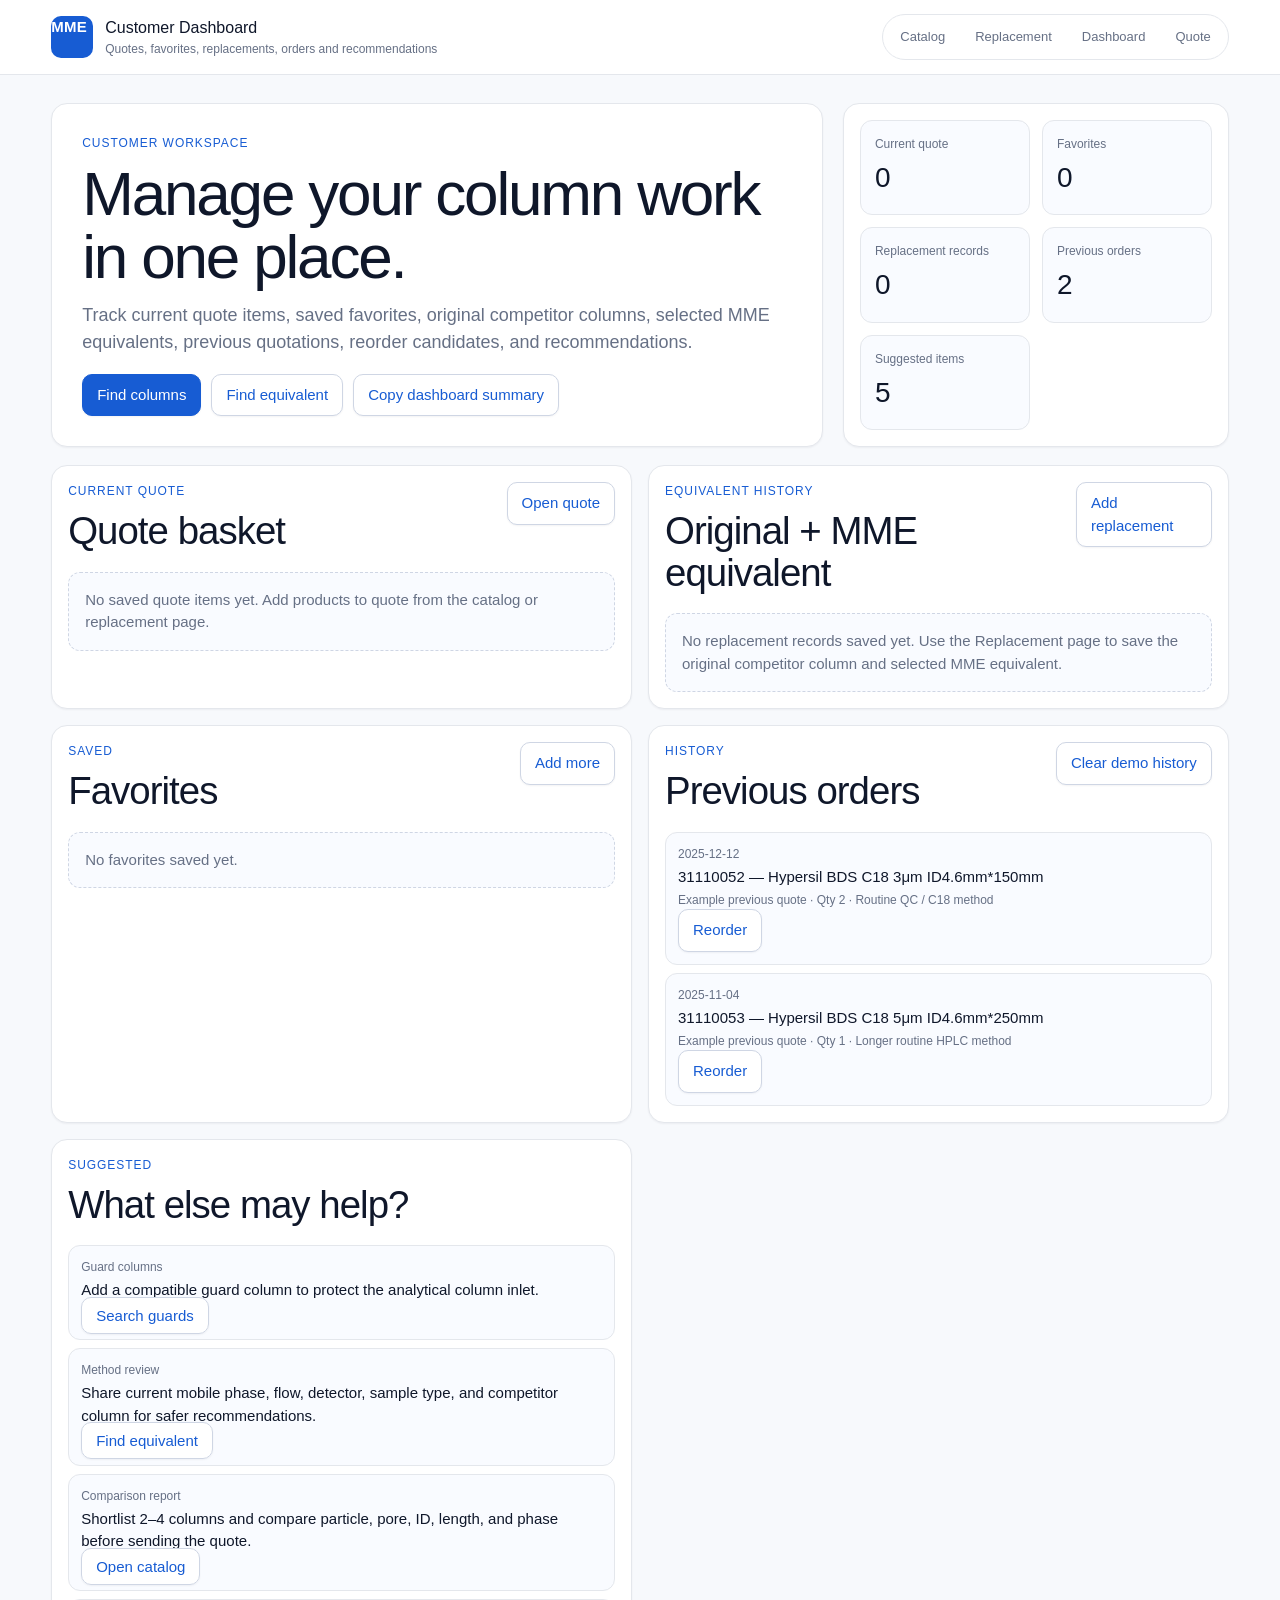
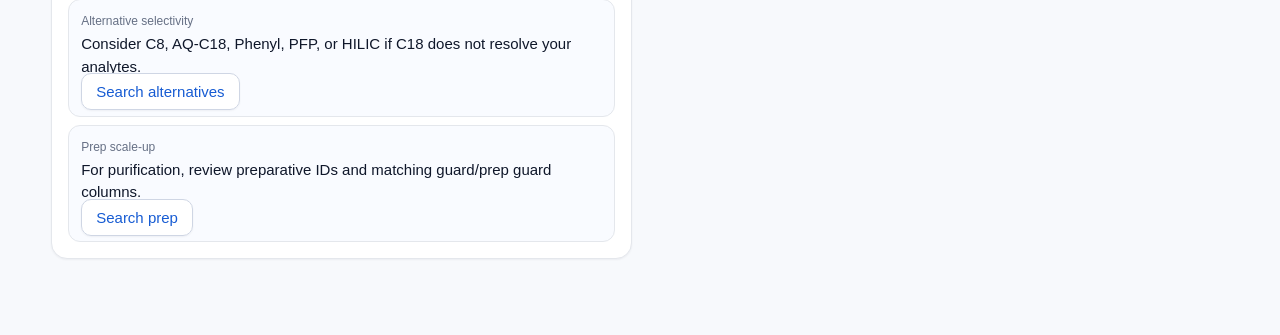
==== commit 2d05fed9: "Add replacement records section to dashboard" ====
--- a/dashboard.html
+++ b/dashboard.html
@@ -4,12 +4,12 @@
     <meta charset="utf-8">
     <meta name="viewport" content="width=device-width, initial-scale=1">
     <title>MME Dashboard | Quotes, Favorites & Orders</title>
-    <meta name="description" content="Customer dashboard for MME column quotes, favorites, previous orders, and recommendations.">
+    <meta name="description" content="Customer dashboard for MME column quotes, favorites, previous orders, replacement records, and recommendations.">
     <link rel="stylesheet" href="styles.css">
   </head>
   <body>
     <header class="site-header">
-      <div class="brand"><span class="brand-mark">MME</span><div><strong>Customer Dashboard</strong><span>Quotes, favorites, orders and recommendations</span></div></div>
+      <div class="brand"><span class="brand-mark">MME</span><div><strong>Customer Dashboard</strong><span>Quotes, favorites, replacements, orders and recommendations</span></div></div>
       <nav aria-label="Primary"><a href="index.html#catalog">Catalog</a><a href="replacement.html">Replacement</a><a href="dashboard.html">Dashboard</a><a href="index.html#cart">Quote</a></nav>
     </header>
     <main class="dashboard-page">
@@ -17,21 +17,26 @@
         <div class="hero-copy">
           <p class="eyebrow">Customer workspace</p>
           <h1>Manage your column work in one place.</h1>
-          <p>Track current quote items, saved favorites, previous quotations, reorder candidates, and recommended accessories.</p>
+          <p>Track current quote items, saved favorites, original competitor columns, selected MME equivalents, previous quotations, reorder candidates, and recommendations.</p>
           <div class="hero-actions"><a class="button primary" href="index.html#catalog">Find columns</a><a class="button ghost" href="replacement.html">Find equivalent</a><button class="button ghost" type="button" id="exportDashboard">Copy dashboard summary</button></div>
         </div>
         <div class="dashboard-summary">
           <div><span>Current quote</span><strong id="dashQuoteCount">0</strong></div>
           <div><span>Favorites</span><strong id="dashFavoriteCount">0</strong></div>
+          <div><span>Replacement records</span><strong id="dashReplacementCount">0</strong></div>
           <div><span>Previous orders</span><strong id="dashOrderCount">0</strong></div>
           <div><span>Suggested items</span><strong id="dashSuggestionCount">0</strong></div>
         </div>
       </section>
 
-      <section class="dashboard-grid">
+      <section class="dashboard-grid dashboard-grid-wide">
         <article class="dashboard-card">
           <div class="dashboard-card-head"><div><p class="eyebrow">Current quote</p><h2>Quote basket</h2></div><a class="button ghost" href="index.html#cart">Open quote</a></div>
           <div id="dashboardQuoteItems" class="dashboard-list"></div>
+        </article>
+        <article class="dashboard-card">
+          <div class="dashboard-card-head"><div><p class="eyebrow">Equivalent history</p><h2>Original + MME equivalent</h2></div><a class="button ghost" href="replacement.html">Add replacement</a></div>
+          <div id="dashboardReplacements" class="dashboard-list"></div>
         </article>
         <article class="dashboard-card">
           <div class="dashboard-card-head"><div><p class="eyebrow">Saved</p><h2>Favorites</h2></div><a class="button ghost" href="index.html#catalog">Add more</a></div>
